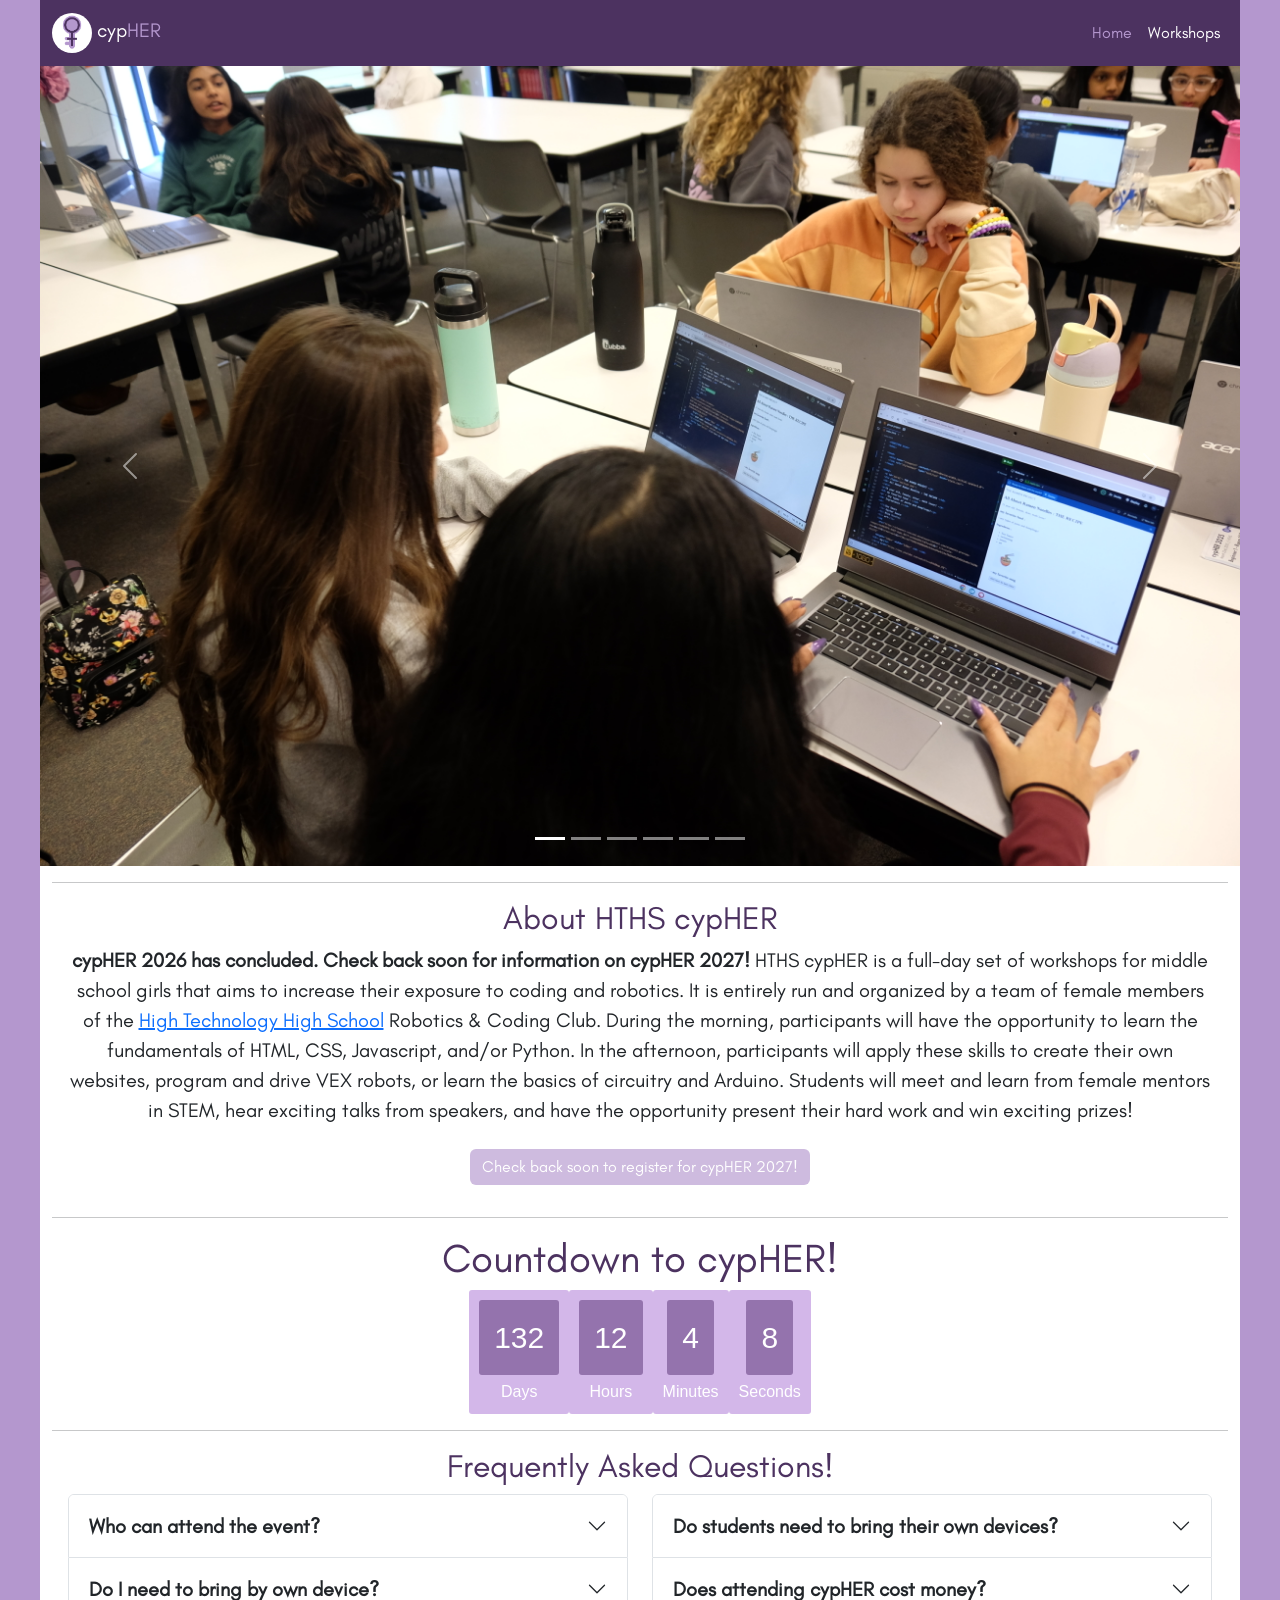
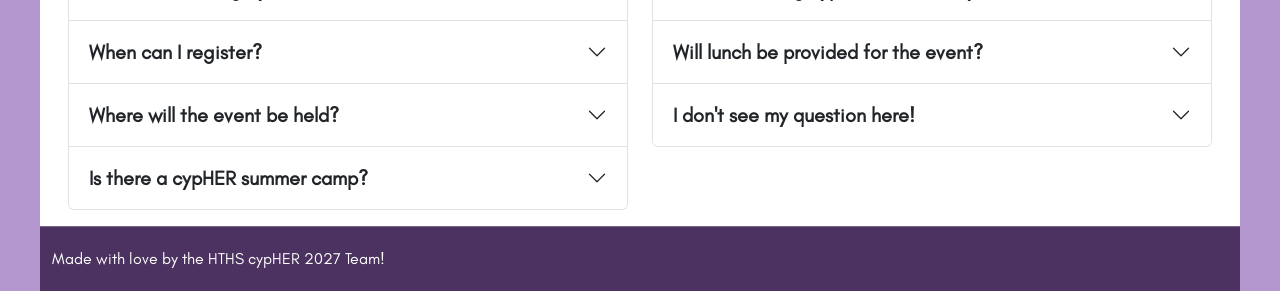
==== index.html @ b769bf1d "Initial source files" ====
<!DOCTYPE html>
<html lang="en">
    <head>
        <meta charset="UTF-8" />
        <meta name="viewport" content="width=device-width, initial-scale=1.0" />
        <link href="https://cdn.jsdelivr.net/npm/bootstrap@5.3.8/dist/css/bootstrap.min.css" 
                rel="stylesheet" 
                integrity="sha384-sRIl4kxILFvY47J16cr9ZwB07vP4J8+LH7qKQnuqkuIAvNWLzeN8tE5YBujZqJLB" 
                crossorigin="anonymous">
        <link href="styles.css" rel="stylesheet" />
        <script src="index.js" defer></script>

        <title>HTHS cypHER</title>
    </head>
    <body>
    <div class="wrapper">
        <nav class="navbar navbar-expand-md">
            <div class="container-fluid">
                <a class="navbar-brand" href="/">
                    <img src="img\logosmall.png" alt="Logo" width="40" height="40" class="d-inline-block align-text-middle"/>
                    cyp<span class="logo-color">HER</span>
                </a>
                <button class="navbar-toggler" type="button" data-bs-toggle="collapse" data-bs-target="#navbarNav" aria-controls="navbarNav" aria-expanded="false" aria-label="Toggle navigation">
                    <span class="navbar-toggler-icon"></span>
                </button>
                <div class="collapse navbar-collapse" id="navbarNav">
                    <ul class="navbar-nav">
                        <li class="nav-item">
                            <a class="nav-link active" aria-current="page" href="/">Home</a>
                        </li>
                        <li class="nav-item">
                            <a class="nav-link" href="workshops.html">Workshops</a>
                        </li>
                        <!--<li class="nav-item">
                            <a href="https://forms.gle/9CFrKmZf1gKY93WM8" class="nav-link" target="_blank">Register now!</a>
                        </li>-->
                        <!--<li class="nav-item">
                            <a class="nav-link" href="summer.html">Summer Camps</a>
                        </li>-->
                    </ul>
                </div>
            </div>
        </nav>

        <section class="carousel">
            <div id="homePageCarouselNew" class="carousel slide">
                <div class="carousel-indicators">
                    <button type="button" data-bs-target="#homePageCarouselNew" data-bs-slide-to="0" class="active" aria-current="true" aria-label="Slide 1"></button>
                    <button type="button" data-bs-target="#homePageCarouselNew" data-bs-slide-to="1" aria-label="Slide 2"></button>
                    <button type="button" data-bs-target="#homePageCarouselNew" data-bs-slide-to="2" aria-label="Slide 3"></button>
                    <button type="button" data-bs-target="#homePageCarouselNew" data-bs-slide-to="3" aria-label="Slide 3"></button>
                    <button type="button" data-bs-target="#homePageCarouselNew" data-bs-slide-to="4" aria-label="Slide 3"></button>
                    <button type="button" data-bs-target="#homePageCarouselNew" data-bs-slide-to="5" aria-label="Slide 3"></button>
                </div>
                <div class="carousel-inner">
                    <div class="carousel-item active">
                        <img src="img/students_coding_2025.jpg" class="d-block w-100" alt="...">
                    </div>
                    <div class="carousel-item">
                        <img src="img/vex_2025.jpg" class="d-block w-100" alt="...">
                    </div>
                    <div class="carousel-item">
                        <img src="img/thank_you2025_brightened.png" class="d-block w-100" alt="...">
                    </div>
                    <div class="carousel-item">
                        <img src="img/front_carousel_brightened.png" class="d-block w-100" alt="...">
                    </div>
                    <div class="carousel-item">
                        <img src="img/students_coding_2_2025.jpg" class="d-block w-100" alt="...">
                    </div>
                    <div class="carousel-item">
                        <img src="img/seniorleads.JPG" class="d-block w-100" alt="...">
                    </div>
                </div>
                <button class="carousel-control-prev" type="button" data-bs-target="#homePageCarouselNew" data-bs-slide="prev">
                    <span class="carousel-control-prev-icon" aria-hidden="true"></span>
                    <span class="visually-hidden">Previous</span>
                </button>
                <button class="carousel-control-next" type="button" data-bs-target="#homePageCarouselNew" data-bs-slide="next">
                    <span class="carousel-control-next-icon" aria-hidden="true"></span>
                    <span class="visually-hidden">Next</span>
                </button>
            </div>
        </section>


        <section id="aboutCypHER" class="container-fluid">
            <hr>
            <div class="d-flex justify-content-center align-items-center px-3">
                <div class="content" id="about-content">
                    <h2 class="text-center sectionTitle">About HTHS cypHER</h2>
                    <p class="text-center fs-5"> <strong>cypHER 2026 has concluded. Check back soon for information on cypHER 2027!</strong>
                                                    HTHS cypHER is a full-day set of workshops for middle school girls that aims to increase their exposure 
                                                    to coding and robotics. It is entirely run and organized by a team of female members of the 
                                                    <a href="https://www.hths.mcvsd.org/" target="_blank">High Technology High School</a> Robotics & Coding Club. 
                                                    During the morning, participants will have the opportunity to learn the fundamentals of 
                                                    HTML, CSS, Javascript, and/or Python.  In the afternoon, participants will apply these 
                                                    skills to create their own websites, program and drive VEX robots, or learn the basics of circuitry 
                                                    and Arduino. Students will meet and learn from female mentors in STEM, hear exciting talks 
                                                    from speakers, and have the opportunity present their hard work and win exciting prizes!
                        <br>
                        <button type="button" class="btn btn-primary disabled mt-4">Check back soon to register for cypHER 2027!</button>
                        <!--<a href="https://forms.gle/9CFrKmZf1gKY93WM8" class="btn btn-primary mt-4" target="_blank" role="button">Register Now!</a>-->
                        <!--<h3 class="text-center registration-Closed">Registration is closed for HTHS cypHER 2026</h3>-->
                        <!--
                        <h3 class="text-center registration-Closed">cypHER 2026 Has Ended!  We'll See You Next Year!</h3>
                        <h3 class="text-center">HTHS is offering the following STEM <a href="https://www.hths.mcvsd.org/o/hths/page/summer-camps" target="_blank">
                            summer camps</a> during the summer of 2026!!</h3>-->
                    </p>
                </div>
            </div>
        </section>

        <!-- COUNTDOWN -->
        <section id="countdown" class="container-fluid">
            <hr>
            <h1 class="text-center">Countdown to cypHER!</h1>
            <div id="clockdiv" class="d-flex justify-content-center align-items-center">
                
                <div>
                    <span class="days" id="day"></span>
                    <div class="smalltext">Days</div>
                </div>

                <div>
                    <span class="hours" id="hour"></span>
                    <div class="smalltext">Hours</div>
                </div>

                <div>    
                    <span class="minutes" id="minute"></span>
                    <div class="smalltext">Minutes</div>
                </div>

                <div>
                    <span class="seconds" id="second"></span>
                    <div class="smalltext">Seconds</div>
                </div>

            </div>
            <p id="demo"></p>

        </section>

        <!-- Remove the class "section-to-hide" to display the schedule-->
        <section id="schedule" class="container-fluid section-to-hide">
            <hr>
            <div class="justify-content-center align-items-center box mx-3">
                <div class="content">
                    <h2 class="text-center sectionTitle">Schedule</h2>
                    <p class="text-center fs-5">HTHS cypHER 2026 will take place on March 21st, 2026 at High Technology High School 
                        (<a class="link" target="_blank" href="https://www.google.com/maps/dir//High+Technology+High+School,+765+Newman+Springs+Rd,+Lincroft,+NJ+07738/@40.3308544,-74.2752256,14z/data=!4m8!4m7!1m0!1m5!1m1!1s0x89c22d63d2846d27:0xaa55256c9e6c9d95!2m2!1d-74.1288452!2d40.3249197?entry=ttu&g_ep=EgoyMDI2MDMwNC4xIKXMDSoASAFQAw%3D%3D">Directions</a>).
                    </p>
                    <table class="table">
                        <tr>
                            <td></td>
                            <td></td>
                        </tr>
                        <tr>
                            <td>8:45 - 8:55 AM</td>
                            <td>Arrival and Check-In</td>
                        </tr>
                        <tr>
                            <td>9:00 AM</td>
                            <td>Opening Remarks & Guest Speaker</td>
                        </tr>
                        <tr>
                            <td>9:20 AM</td>
                            <td>Morning Workshops & Lessons</td>
                        </tr>
                        <tr>
                            <td>11:45 AM</td>
                            <td>Lunch</td>
                        </tr>
                        <tr>
                            <td>12:15 PM</td>
                            <td>Afternoon Workshops & Project Time</td>
                        </tr>
                        <tr>
                            <td>3:15 PM</td>
                            <td>Presentations & Judging (Beginner Only)</td>
                        </tr>
                        <tr>
                            <td>4:00 PM</td>
                            <td>Closing Ceremony</td>
                        </tr>
                        <tr>
                            <td>4:30 PM</td>
                            <td>Dismissal</td>
                        </tr>
                    </table>
                </div>
            </div>
        </section>

         <!-- EVENT FAQ -->

         <section id="faq" class="container-fluid">
            <hr>
            <div class=" justify-content-center align-items-center box mx-3">
                <div class="content">
                    <h2 class="text-center sectionTitle">Frequently Asked Questions!</h2>

                    <div class="row row-cols-1 row-cols-md-2">
                        <div class="col accordion">
                            <div class="accordion-item">
                                <div class="accordion-header">
                                    <button id="faq1" class="accordion-button collapsed" type="button"
                                        data-bs-toggle="collapse" data-bs-target="#faq1-a"
                                        aria-expanded="false" aria-controls="faq1-a">
                                        <p class="text-center mb-0"><strong>Who can attend the event?</strong></p>
                                    </button>
                                </div>
                                <div id="faq1-a" class="accordion-collapse collapse"
                                    aria-labelledby="headingOne" data-bs-parent="#faq1">
                                    <div class="accordion-body">
                                        <p>cypHER is for <strong>middle school girls in grades 6 through 8</strong>. Experience in programming is NOT required 
                                            to be able to attend. In fact, we encourage you to attend if you have no programming experience, as 
                                            cypHER is geared towards beginners! If you have any interest in coding, regardless of your experience 
                                            or skill level, cypHER is the workshop for you :)</p>
                                    </div>
                                </div>
                            </div>

                            <div class="accordion-item">
                                <div class="accordion-header">
                                    <button id="faq11" class="accordion-button collapsed" type="button"
                                        data-bs-toggle="collapse" data-bs-target="#faq11-a"
                                        aria-expanded="false" aria-controls="faq11-a">
                                        <p class="text-center mb-0"><strong>Do I need to bring by own device?</strong></p>
                                    </button>
                                </div>
                                <div id="faq11-a" class="accordion-collapse collapse"
                                    aria-labelledby="headingOne" data-bs-parent="#faq11">
                                    <div class="accordion-body">
                                        <p>No, you don't need to bring your own device as the school will provide them.  
                                           If you would like to bring your own, you will be able to add it to the school's guest wifi.
                                        </p>
                                    </div>
                                </div>
                            </div>

                            <div class="accordion-item">
                                <div class="accordion-header">
                                    <button id="faq3" class="accordion-button collapsed" type="button"
                                        data-bs-toggle="collapse" data-bs-target="#faq3-a"
                                        aria-expanded="false" aria-controls="collapseOne">
                                        <p class="text-center mb-0"><strong>When can I register?</strong></p>
                                    </button>
                                </div>
                                <div id="faq3-a" class="accordion-collapse collapse"
                                    aria-labelledby="headingOne" data-bs-parent="#faq3">
                                    <div class="accordion-body">
                                        <p>Registration for cypHER 2027 will open in December, so stay tuned!</p>
                                    </div>
                                </div>
                            </div>

                            <div class="accordion-item">
                                <div class="accordion-header">
                                    <button id="faq5" class="accordion-button collapsed" type="button"
                                        data-bs-toggle="collapse" data-bs-target="#faq5-a"
                                        aria-expanded="false" aria-controls="collapseOne">
                                        <p class="text-center mb-0"><strong>Where will the event be held?</strong></p>
                                    </button>
                                </div>
                                <div id="faq5-a" class="accordion-collapse collapse"
                                    aria-labelledby="headingOne" data-bs-parent="#faq5">
                                    <div class="accordion-body">
                                        <p>cypHER will be hosted in person, at High Technology High School (765 Newman Springs Rd., 
                                            Lincroft, NJ 07738).</p>
                                    </div>
                                </div>
                            </div>

                            <div class="accordion-item">
                                <div class="accordion-header">
                                    <button id="faq7" class="accordion-button collapsed" type="button"
                                        data-bs-toggle="collapse" data-bs-target="#faq7-a"
                                        aria-expanded="false" aria-controls="collapseOne">
                                        <p class="text-center mb-0"><strong>Is there a cypHER summer camp?</strong></p>
                                    </button>
                                </div>
                                <div id="faq7-a" class="accordion-collapse collapse"
                                    aria-labelledby="headingOne" data-bs-parent="#faq7">
                                    <div class="accordion-body">
                                        <p>There is no specific cypHER summer camp, but there are many <a href="https://www.hths.mcvsd.org/o/hths/page/summer-camps" target="_blank">
                                            camps</a> offered by High Technology High School regarding programming, robotics, and so much more! Information
                                            regarding these camps will be made available here and on the HTHS website in the coming
                                            months!</p>
                                    </div>
                                </div>
                            </div>
                        </div>

                        <div class="col accordion">
                            <div class="accordion-item">
                                <div class="accordion-header">
                                    <button id="faq2" class="accordion-button collapsed" type="button"
                                        data-bs-toggle="collapse" data-bs-target="#faq2-a"
                                        aria-expanded="false" aria-controls="collapseOne">
                                        <p class="text-center mb-0"><strong>Do students need to bring their own devices?</strong></p>
                                    </button>
                                </div>
                                <div id="faq2-a" class="accordion-collapse collapse"
                                    aria-labelledby="headingOne" data-bs-parent="#faq2">
                                    <div class="accordion-body">
                                        <p>If students own a personal computer that they feel comfortable bringing, it is strongly encouraged
                                            that they do! If not, students may borrow a chromebook. <strong>It is very important that all students
                                            have access to a Gmail account.
                                            </strong></p>
                                    </div>
                                </div>
                            </div>

                            <div class="accordion-item">
                                <div class="accordion-header">
                                    <button id="faq4" class="accordion-button collapsed" type="button"
                                        data-bs-toggle="collapse" data-bs-target="#faq4-a"
                                        aria-expanded="false" aria-controls="collapseOne">
                                        <p class="text-center mb-0"><strong>Does attending cypHER cost money?</strong></p>
                                    </button>
                                </div>
                                <div id="faq4-a" class="accordion-collapse collapse"
                                    aria-labelledby="headingOne" data-bs-parent="#faq4">
                                    <div class="accordion-body">
                                        <p>No, cypHER is absolutely free! Prizes, swag (t-shirts, stickers, and other merch), and 
                                            pizza lunch will also be provided for free.</p>
                                    </div>
                                </div>
                            </div>

                            <div class="accordion-item">
                                <div class="accordion-header">
                                    <button id="faq6" class="accordion-button collapsed" type="button"
                                        data-bs-toggle="collapse" data-bs-target="#faq6-a"
                                        aria-expanded="false" aria-controls="collapseOne">
                                        <p class="text-center mb-0"><strong>Will lunch be provided for the event?</strong></p>
                                    </button>
                                </div>
                                <div id="faq6-a" class="accordion-collapse collapse"
                                    aria-labelledby="headingOne" data-bs-parent="#faq6">
                                    <div class="accordion-body">
                                        <p>Yes- pizza, drinks, and snacks will be provided. Students may also bring lunch if they 
                                            would like.</p>
                                    </div>
                                </div>
                            </div>

                            <div class="accordion-item">
                                <div class="accordion-header">
                                    <button id="faq10" class="accordion-button collapsed" type="button"
                                        data-bs-toggle="collapse" data-bs-target="#faq10-a"
                                        aria-expanded="false" aria-controls="collapseOne">
                                        <p class="text-center mb-0"><strong>I don't see my question here!</strong></p>
                                    </button>
                                </div>
                                <div id="faq10-a" class="accordion-collapse collapse"
                                    aria-labelledby="headingOne" data-bs-parent="#faq10">
                                    <div class="accordion-body">
                                        <p>Please contact us via <a href="https://docs.google.com/forms/d/e/1FAIpQLScPrUVHkBNSRfjC92dPDkDouZWiKUvdJ5OnOPEL8L9lxuobKA/viewform?usp=publish-editor">this form</a> if you have other questions!</p>
                        
                                    </div>
                                </div>
                            </div>
                        </div> 
                    </div>
                </div>
            </div>
        </section>

        <footer class="footer">
            <hr>
            <div>
                <div class="d-flex">
                    <div class="p-1 ms-2"><p>Made with love by the HTHS cypHER 2027 Team!</p></div>
                </div>
            </div>
        </footer>


        <!-- Bootstrap JS -->
        <script src="https://cdn.jsdelivr.net/npm/bootstrap@5.3.8/dist/js/bootstrap.bundle.min.js" integrity="sha384-FKyoEForCGlyvwx9Hj09JcYn3nv7wiPVlz7YYwJrWVcXK/BmnVDxM+D2scQbITxI" crossorigin="anonymous"></script>
    </div>
    </body>
</html>
---- styles.css ----
/* importing fonts */
@font-face {
    font-family: 'League Spartan';
    src: url("LeagueSpartan-Bold.otf") format("opentype");
}
@font-face {
    font-family: 'Glacial Indifference';
    src: url("GlacialIndifference-Regular.otf") format("opentype");
}

:root {
    --purple: #4c3260;
    --purple-rgb: 76, 50, 96;
    --light-purple: #b497ce;
    --light-purple-rbg: 180, 151, 206;
    --text-color: #545454;
}

body {
    font-family: "Glacial Indifference";
}

.navbar {
    background-color: var(--purple);
    font-family: "Glacial Indifference";
    --bs-navbar-toggler-icon-bg: url("data:image/svg+xml,<svg xmlns='http://www.w3.org/2000/svg' viewBox='0 0 30 30'><path stroke='rgba%28255, 255, 255, 0.75%29' stroke-linecap='round' stroke-miterlimit='10' stroke-width='2' d='M4 7h22M4 15h22M4 23h22'/></svg>");
    --bs-navbar-toggler-focus-width: 0;
}

.navbar-brand, .nav-link {
    color: white;
    --bs-nav-link-hover-color: var(--light-purple);
    --bs-navbar-brand-hover-color: var(--light-purple);
    --bs-navbar-active-color: var(--light-purple);
}

.logo-color {
    color: var(--light-purple);
}

.navbar img {
    background-color: white;
    border-radius: 50%;
}

.navbar-toggler {
    border: none
}

.navbar-collapse {
    justify-content: flex-end;
}


.footer{
    background-color: var(--purple);
    color: white;
}

.card-title{
    background-color: var(--light-purple);
    color: white;
}

.card {
    margin-left: 0.25rem;
    margin-right: 0.25rem;
}

.carousel-item {
    max-height: calc(100vh - 58px)
}

h1, h2, h3 {
    color: var(--purple);
}

.accordion-button {
    font-size: 1.25rem;
}

.accordion-button:not(.collapsed) {
    background-color: rgba(var(--light-purple-rbg), 0.5);
}

.accordion-button:focus {
    box-shadow: none;
}

#web-development{
    margin-top: 200px;
}

.btn-primary {
    --bs-btn-bg: var(--light-purple);
    --bs-btn-hover-bg: var(--purple);
    border: none;
    --bs-btn-disabled-bg: var(--light-purple);
    --bs-btn-disabled-border-color: none;
}

.workshops .card {
    padding-top: 0.75rem;
}

.registration-Closed {
    font-weight: bold
}

.link {
    color: var(--light-purple);
}

.link:visited {
    color: var(--purple);
}

body {
    max-width: 1200px; 
    margin: 0 auto; 
    background-color: var(--light-purple);
    .wrapper {
        background-color: white;
    }
}

.section-to-hide{
    display: none;
}

/* margin on large screens */
@media (min-width: 1400px) {
    body {
        padding-left: 1in;
        padding-right: 1in;
        background-color: var(--light-purple);
    }
    .wrapper {
        background-color: white;
    }
}

#clockdiv {
    font-family: sans-serif;
    color: #fff;
    display: inline-block;
    font-weight: 100;
    text-align: center;
    font-size: 30px;
}

#clockdiv>div {
    padding: 10px;
    border-radius: 3px;
    background: #d3b7e9;
    display: inline-block;
}

#clockdiv div>span {
    padding: 15px;
    border-radius: 3px;
    background: #9473ad;
    display: inline-block;
}

/* Style for visible text */
.smalltext {
    padding-top: 5px;
    font-size: 16px;
}
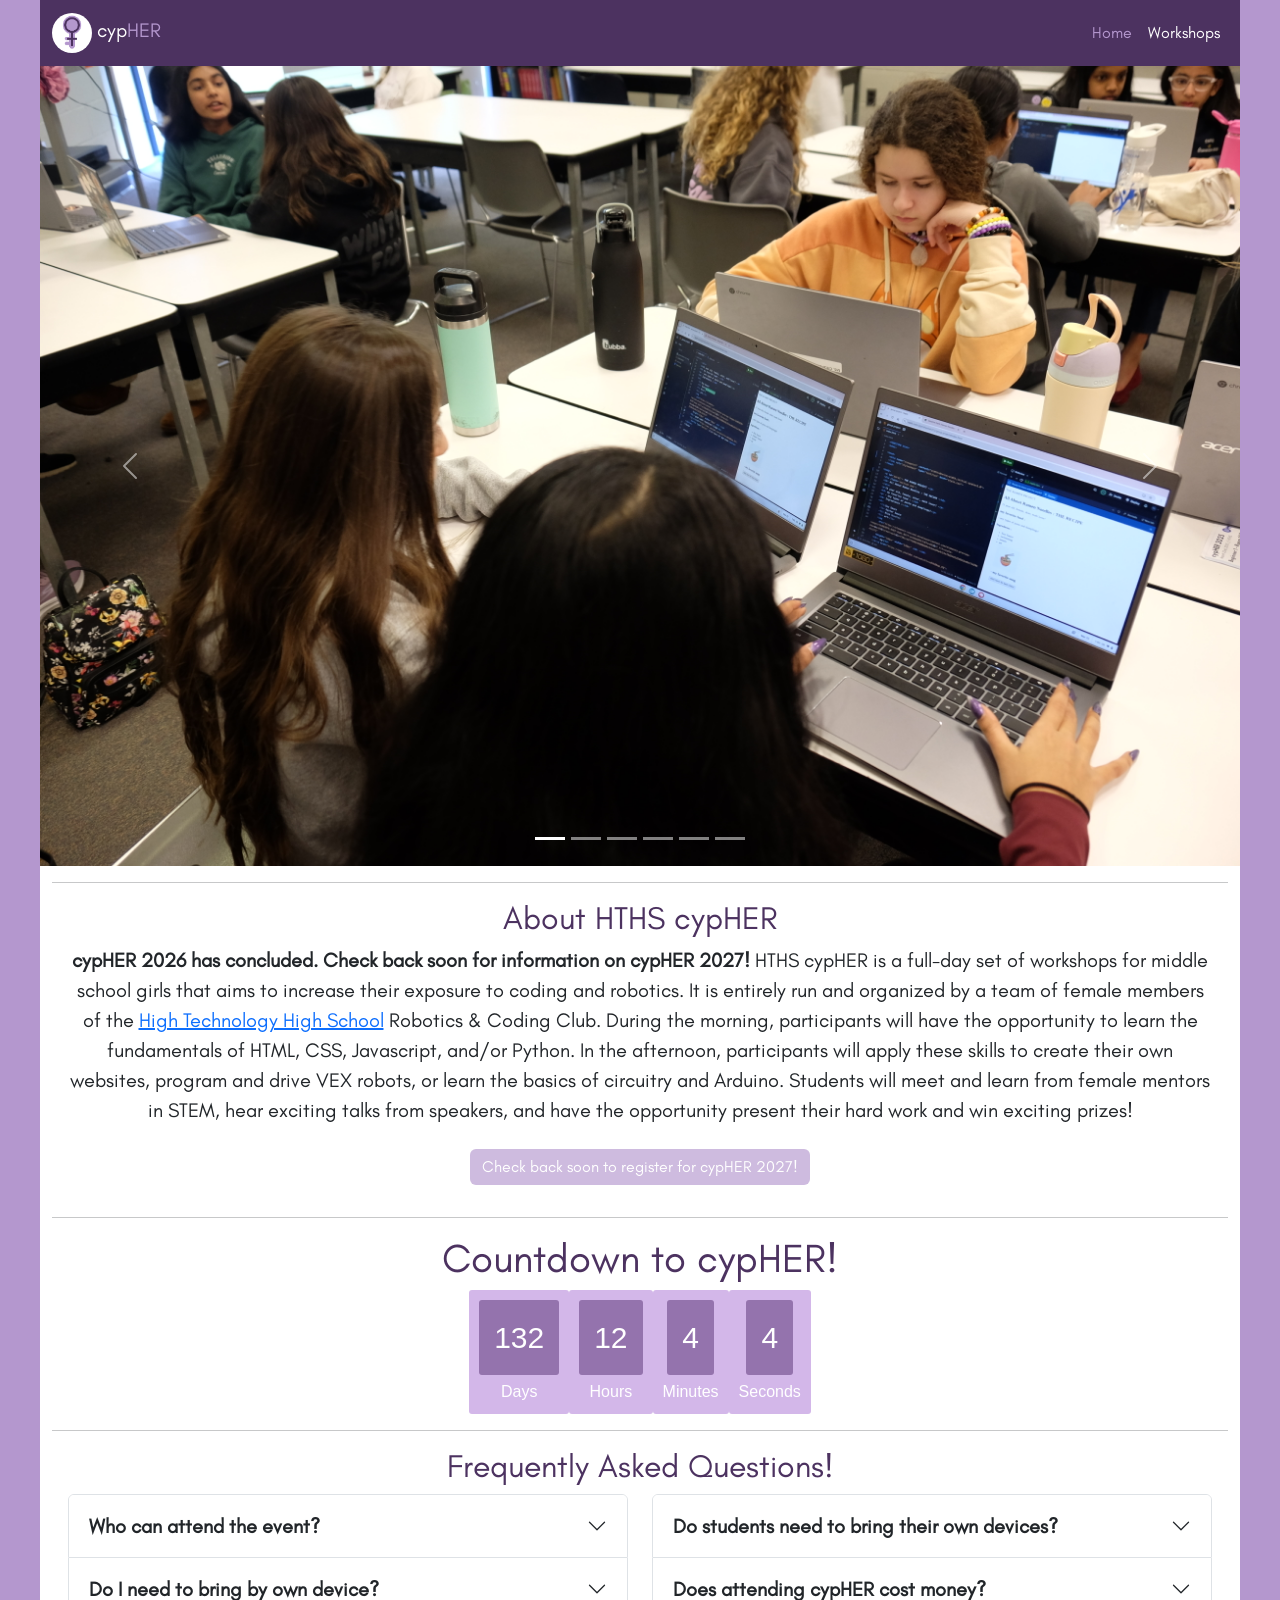
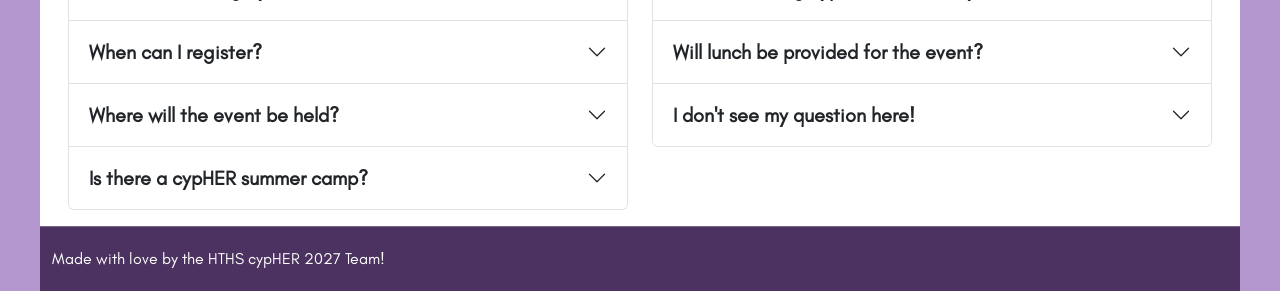
==== commit 7878b655: "Fixed broken links" ====
--- a/index.html
+++ b/index.html
@@ -16,7 +16,7 @@
     <div class="wrapper">
         <nav class="navbar navbar-expand-md">
             <div class="container-fluid">
-                <a class="navbar-brand" href="/">
+                <a class="navbar-brand" href="#">
                     <img src="img\logosmall.png" alt="Logo" width="40" height="40" class="d-inline-block align-text-middle"/>
                     cyp<span class="logo-color">HER</span>
                 </a>
@@ -26,7 +26,7 @@
                 <div class="collapse navbar-collapse" id="navbarNav">
                     <ul class="navbar-nav">
                         <li class="nav-item">
-                            <a class="nav-link active" aria-current="page" href="/">Home</a>
+                            <a class="nav-link active" aria-current="page" href="index.html">Home</a>
                         </li>
                         <li class="nav-item">
                             <a class="nav-link" href="workshops.html">Workshops</a>
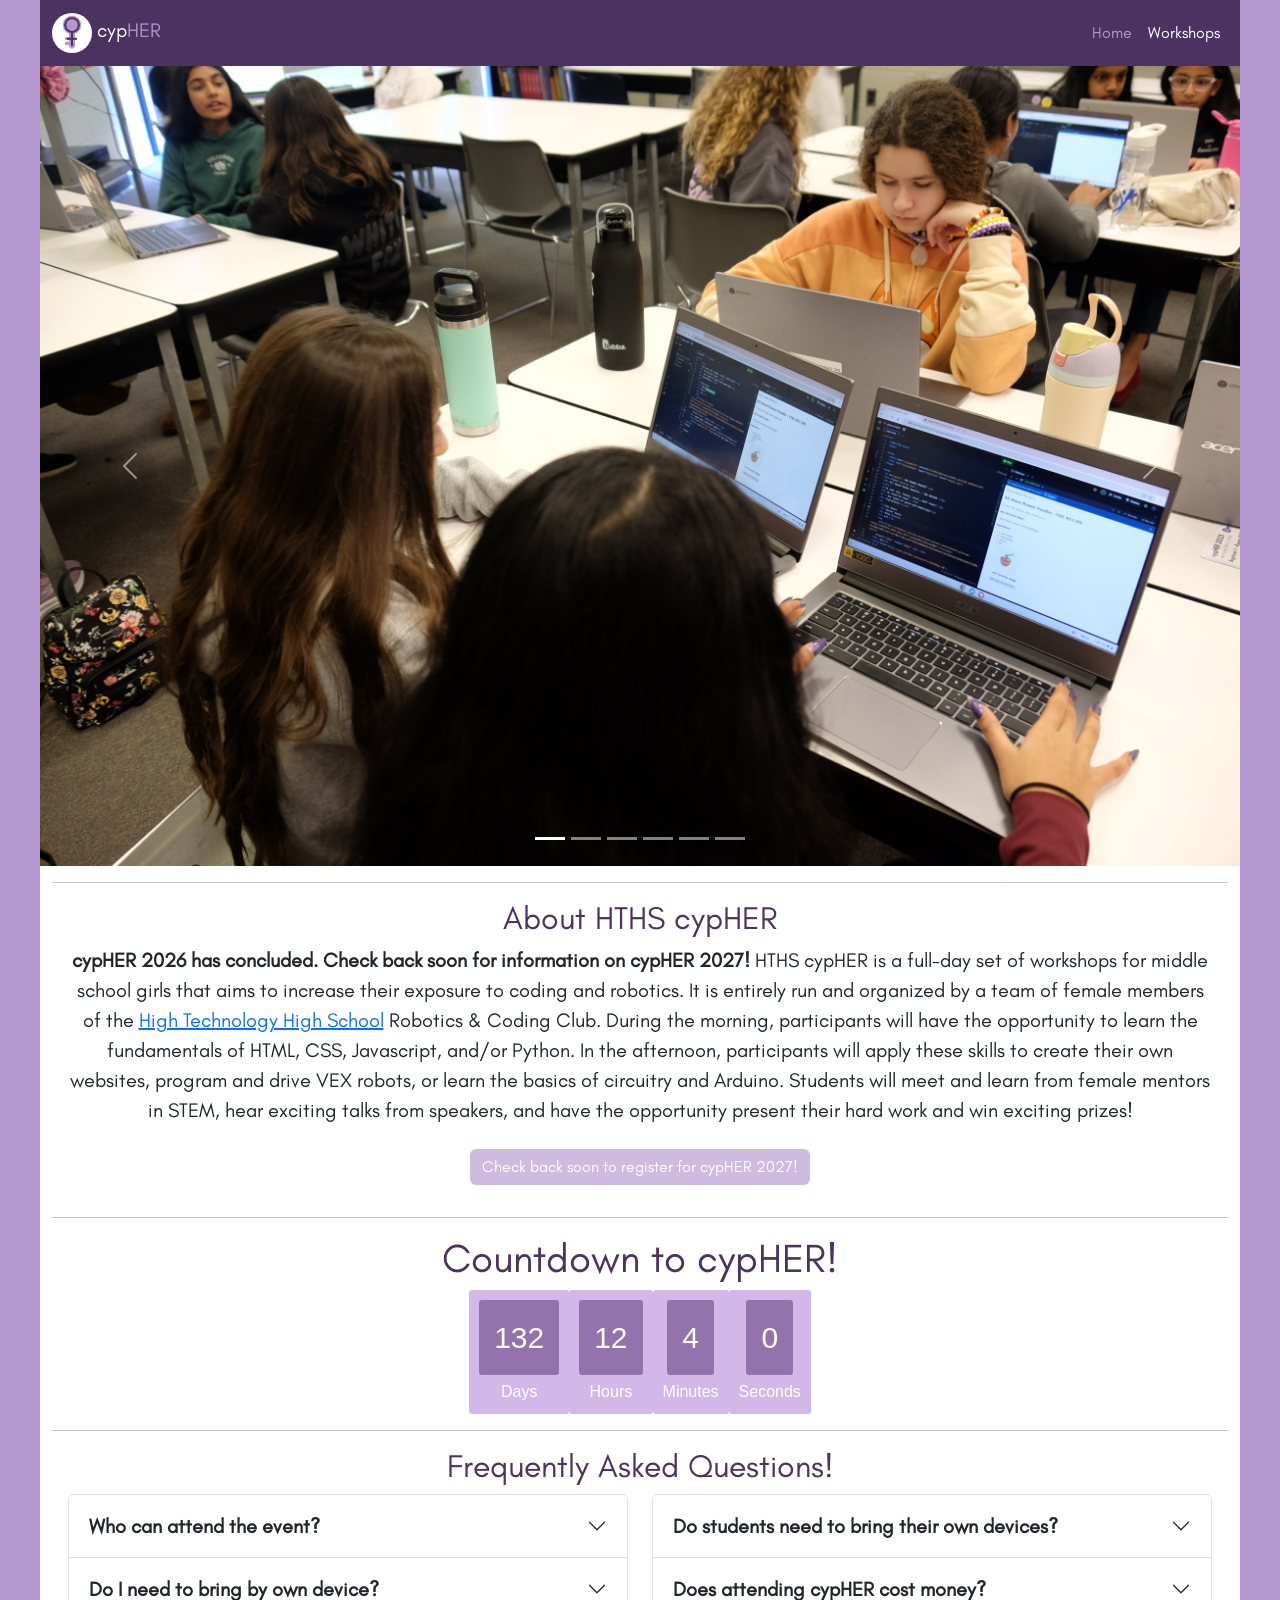
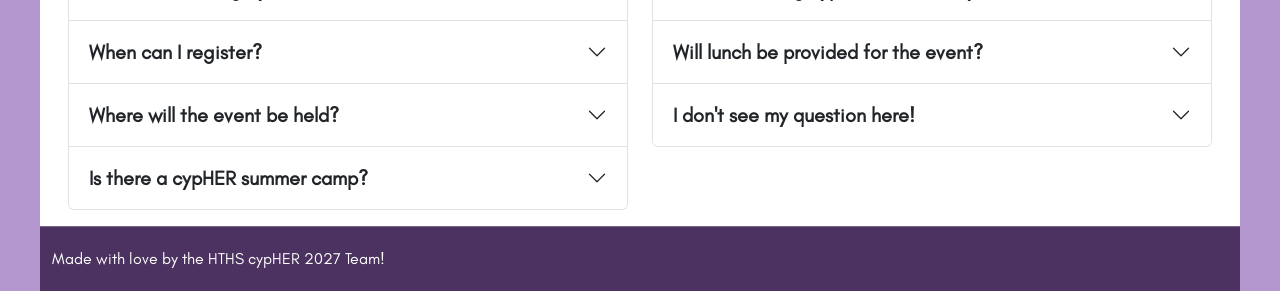
==== commit a8eea5de: "Fixed linkes to hide index.html" ====
--- a/index.html
+++ b/index.html
@@ -26,7 +26,7 @@
                 <div class="collapse navbar-collapse" id="navbarNav">
                     <ul class="navbar-nav">
                         <li class="nav-item">
-                            <a class="nav-link active" aria-current="page" href="index.html">Home</a>
+                            <a class="nav-link active" aria-current="page" href="/">Home</a>
                         </li>
                         <li class="nav-item">
                             <a class="nav-link" href="workshops.html">Workshops</a>
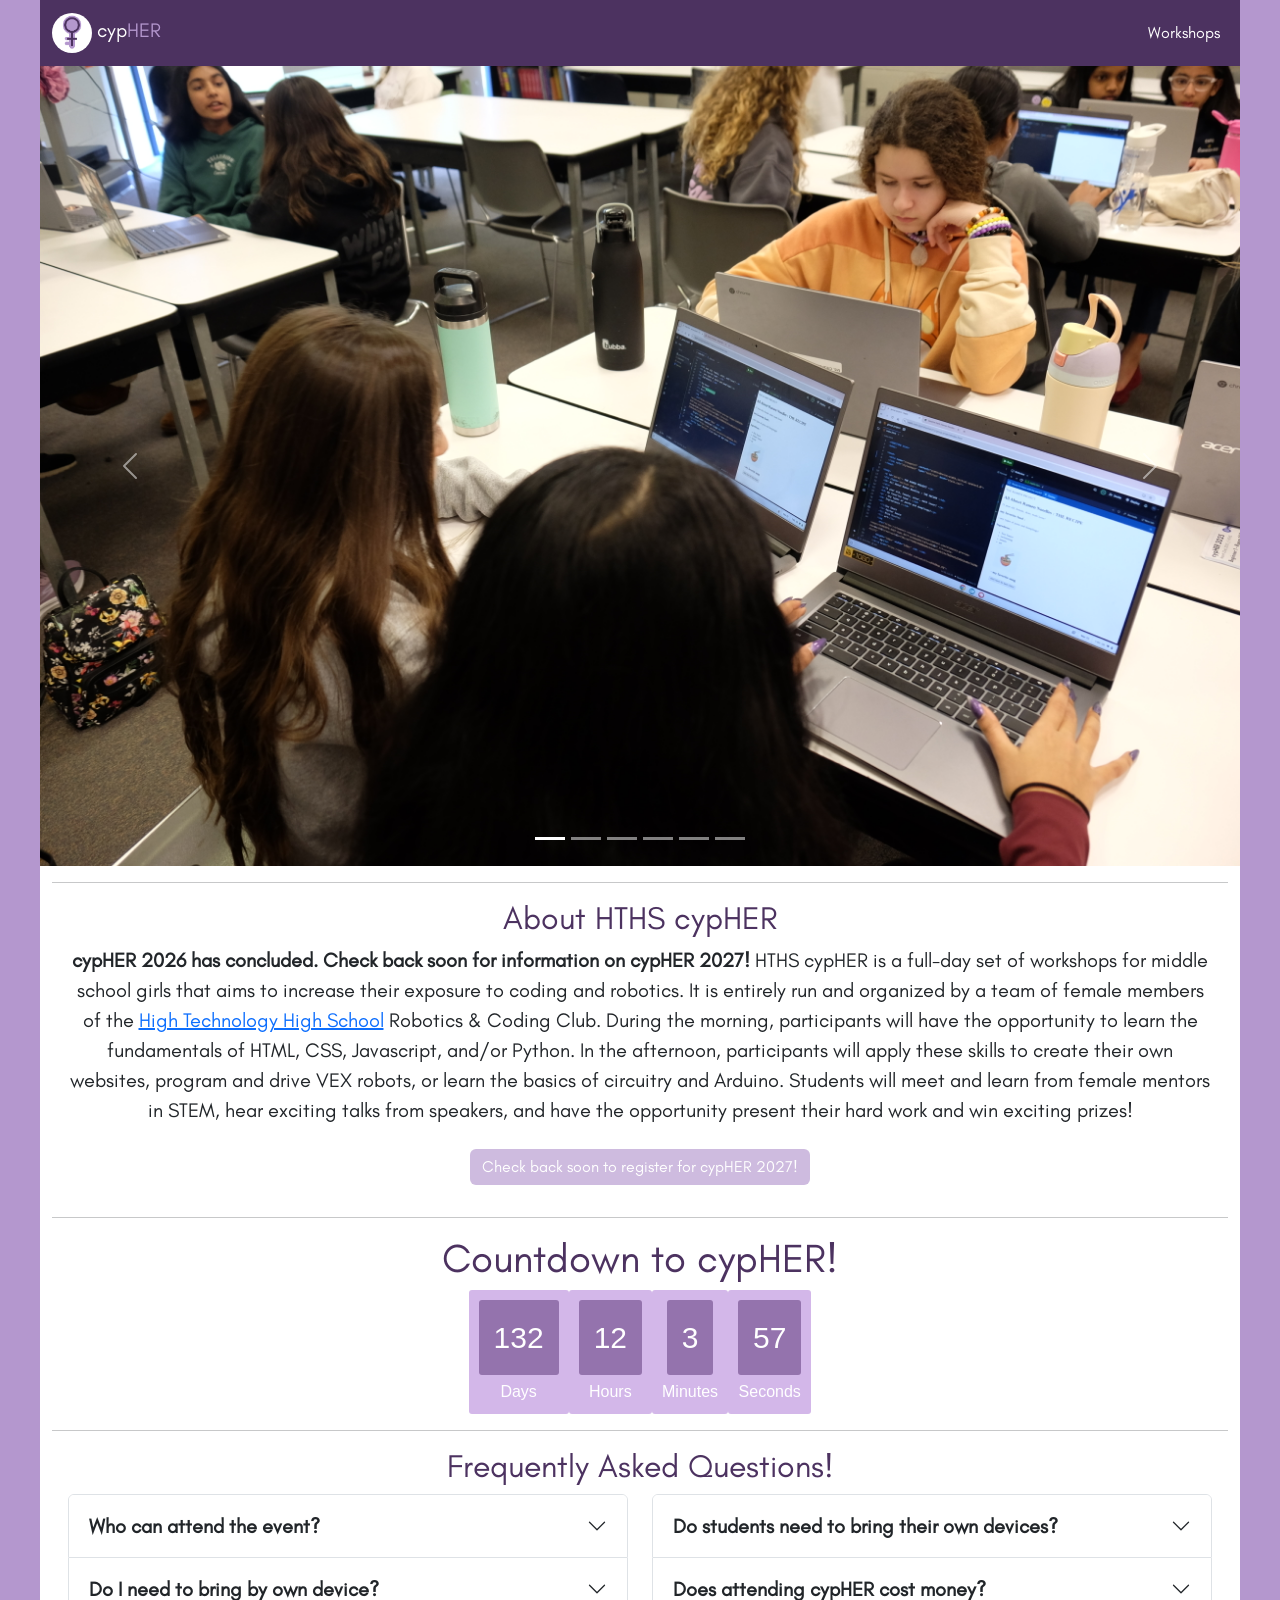
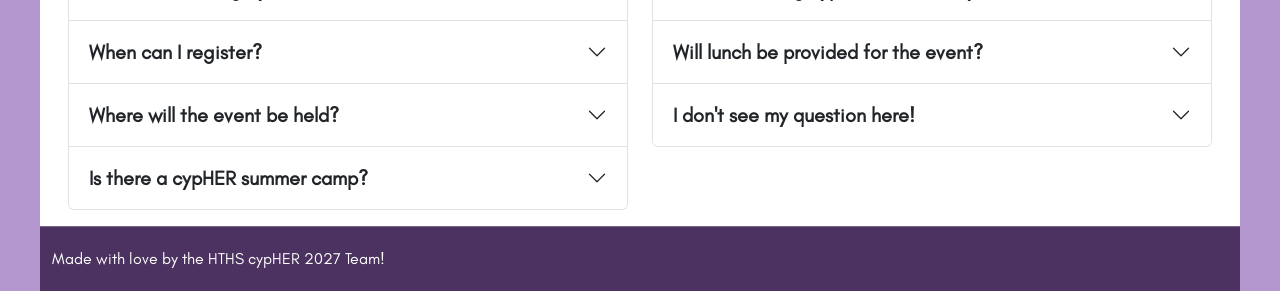
==== commit f1247cba: "Fixed broken links" ====
--- a/index.html
+++ b/index.html
@@ -25,9 +25,10 @@
                 </button>
                 <div class="collapse navbar-collapse" id="navbarNav">
                     <ul class="navbar-nav">
+                        <!--
                         <li class="nav-item">
-                            <a class="nav-link active" aria-current="page" href="/">Home</a>
-                        </li>
+                            <a class="nav-link active" aria-current="page" href="./">Home</a>
+                        </li>-->
                         <li class="nav-item">
                             <a class="nav-link" href="workshops.html">Workshops</a>
                         </li>
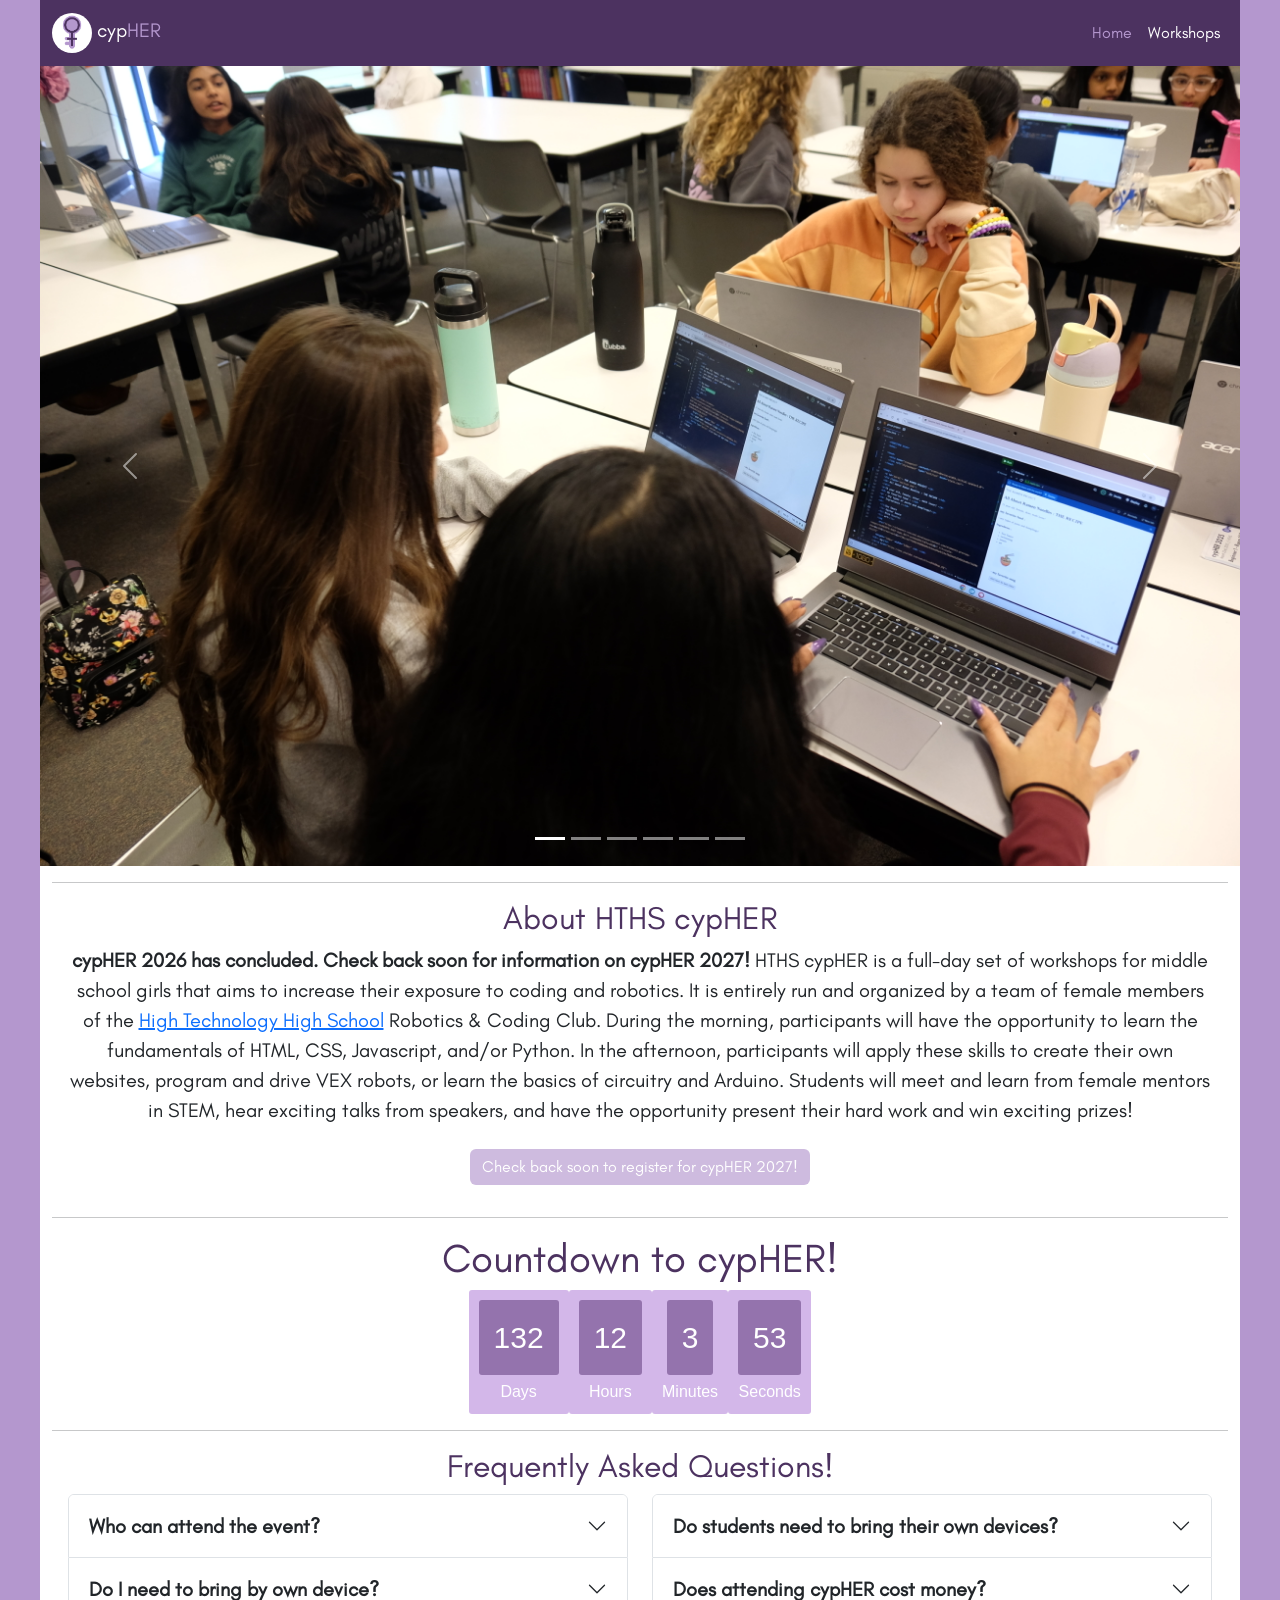
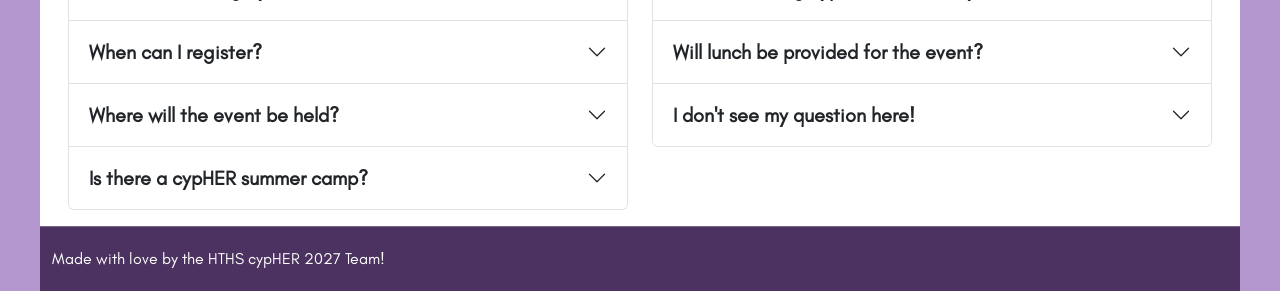
==== commit b25050bf: "Removed old senior leads image" ====
--- a/index.html
+++ b/index.html
@@ -16,7 +16,7 @@
     <div class="wrapper">
         <nav class="navbar navbar-expand-md">
             <div class="container-fluid">
-                <a class="navbar-brand" href="#">
+                <a class="navbar-brand" href="/">
                     <img src="img\logosmall.png" alt="Logo" width="40" height="40" class="d-inline-block align-text-middle"/>
                     cyp<span class="logo-color">HER</span>
                 </a>
@@ -25,10 +25,9 @@
                 </button>
                 <div class="collapse navbar-collapse" id="navbarNav">
                     <ul class="navbar-nav">
-                        <!--
                         <li class="nav-item">
-                            <a class="nav-link active" aria-current="page" href="./">Home</a>
-                        </li>-->
+                            <a class="nav-link active" aria-current="page" href="/">Home</a>
+                        </li>
                         <li class="nav-item">
                             <a class="nav-link" href="workshops.html">Workshops</a>
                         </li>
@@ -68,9 +67,6 @@
                     </div>
                     <div class="carousel-item">
                         <img src="img/students_coding_2_2025.jpg" class="d-block w-100" alt="...">
-                    </div>
-                    <div class="carousel-item">
-                        <img src="img/seniorleads.JPG" class="d-block w-100" alt="...">
                     </div>
                 </div>
                 <button class="carousel-control-prev" type="button" data-bs-target="#homePageCarouselNew" data-bs-slide="prev">
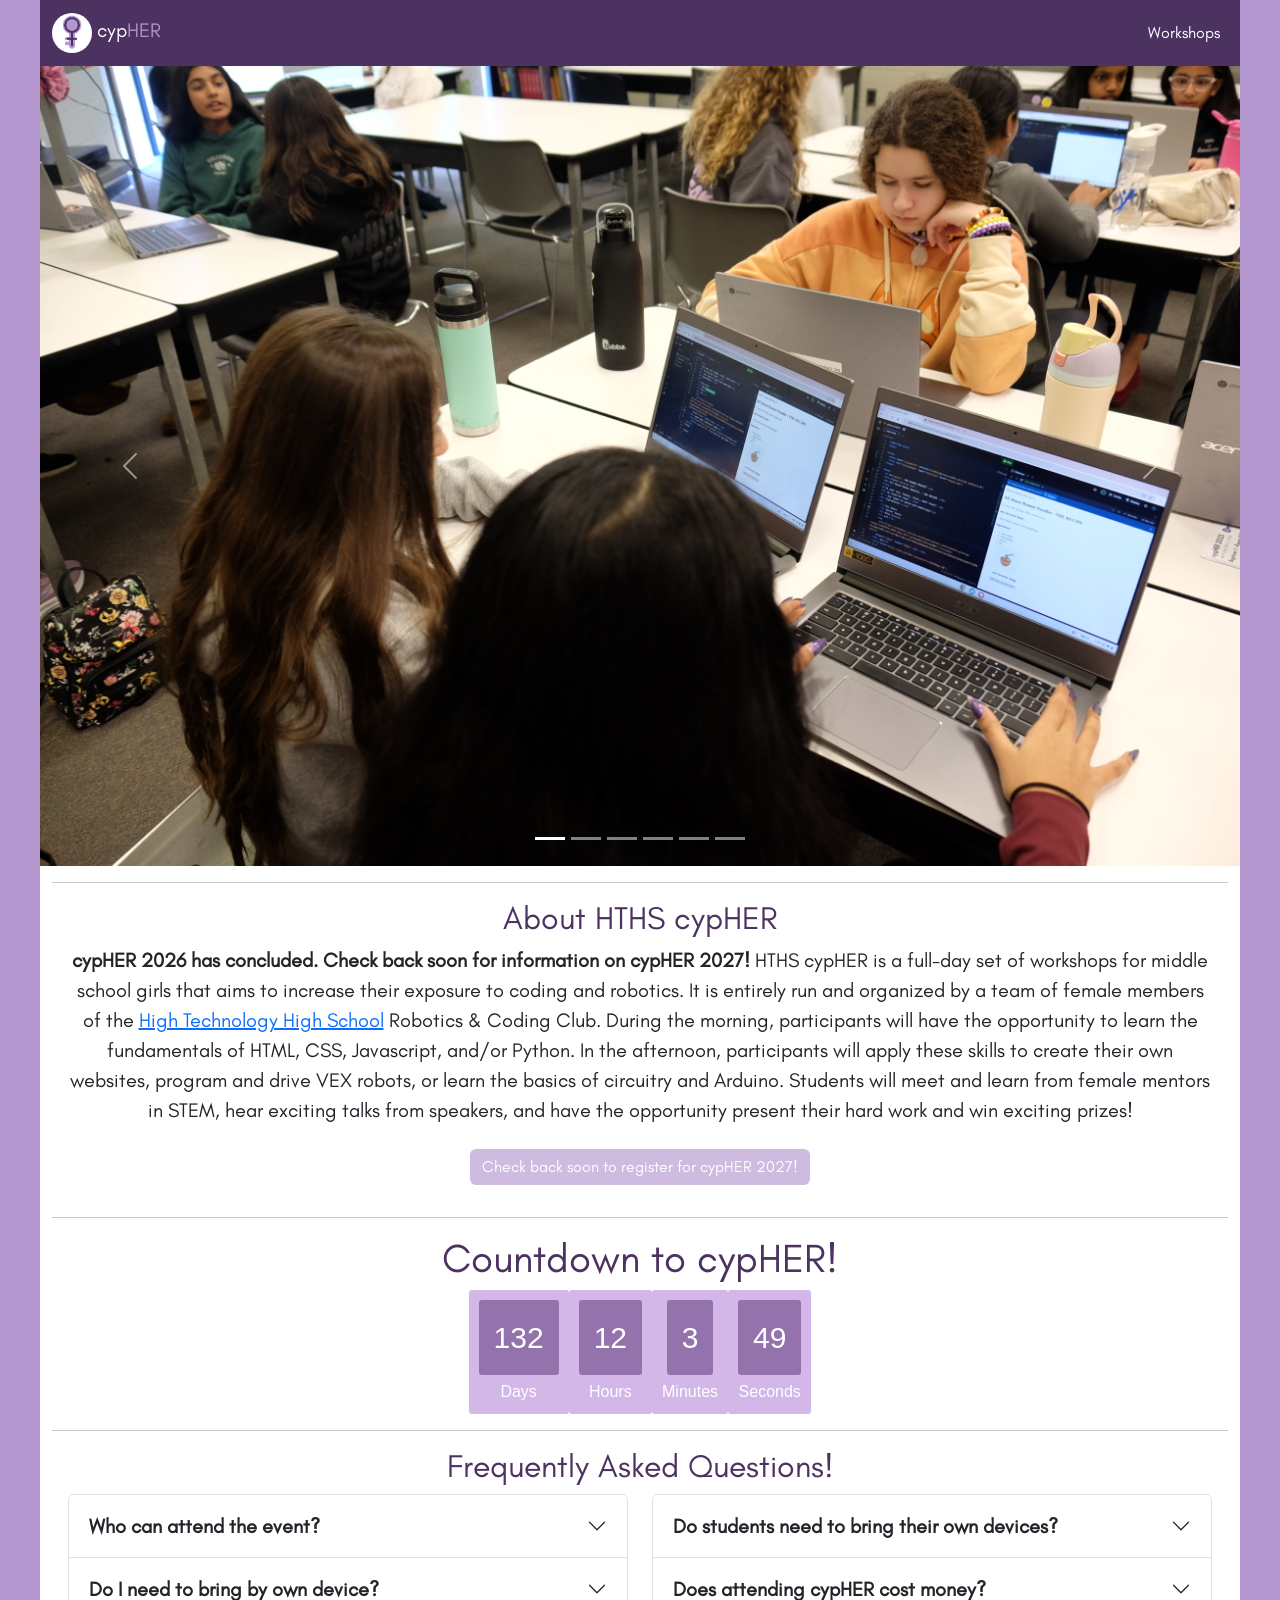
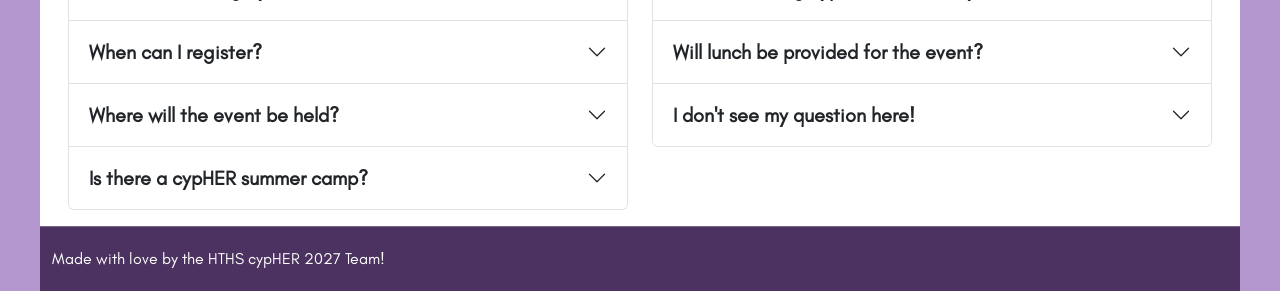
==== commit c2e9d592: "Merge branch 'main' of https://github.com/HTHS-cypHER/hths-cypher" ====
--- a/index.html
+++ b/index.html
@@ -16,7 +16,7 @@
     <div class="wrapper">
         <nav class="navbar navbar-expand-md">
             <div class="container-fluid">
-                <a class="navbar-brand" href="/">
+                <a class="navbar-brand" href="#">
                     <img src="img\logosmall.png" alt="Logo" width="40" height="40" class="d-inline-block align-text-middle"/>
                     cyp<span class="logo-color">HER</span>
                 </a>
@@ -25,9 +25,10 @@
                 </button>
                 <div class="collapse navbar-collapse" id="navbarNav">
                     <ul class="navbar-nav">
+                        <!--
                         <li class="nav-item">
-                            <a class="nav-link active" aria-current="page" href="/">Home</a>
-                        </li>
+                            <a class="nav-link active" aria-current="page" href="./">Home</a>
+                        </li>-->
                         <li class="nav-item">
                             <a class="nav-link" href="workshops.html">Workshops</a>
                         </li>
